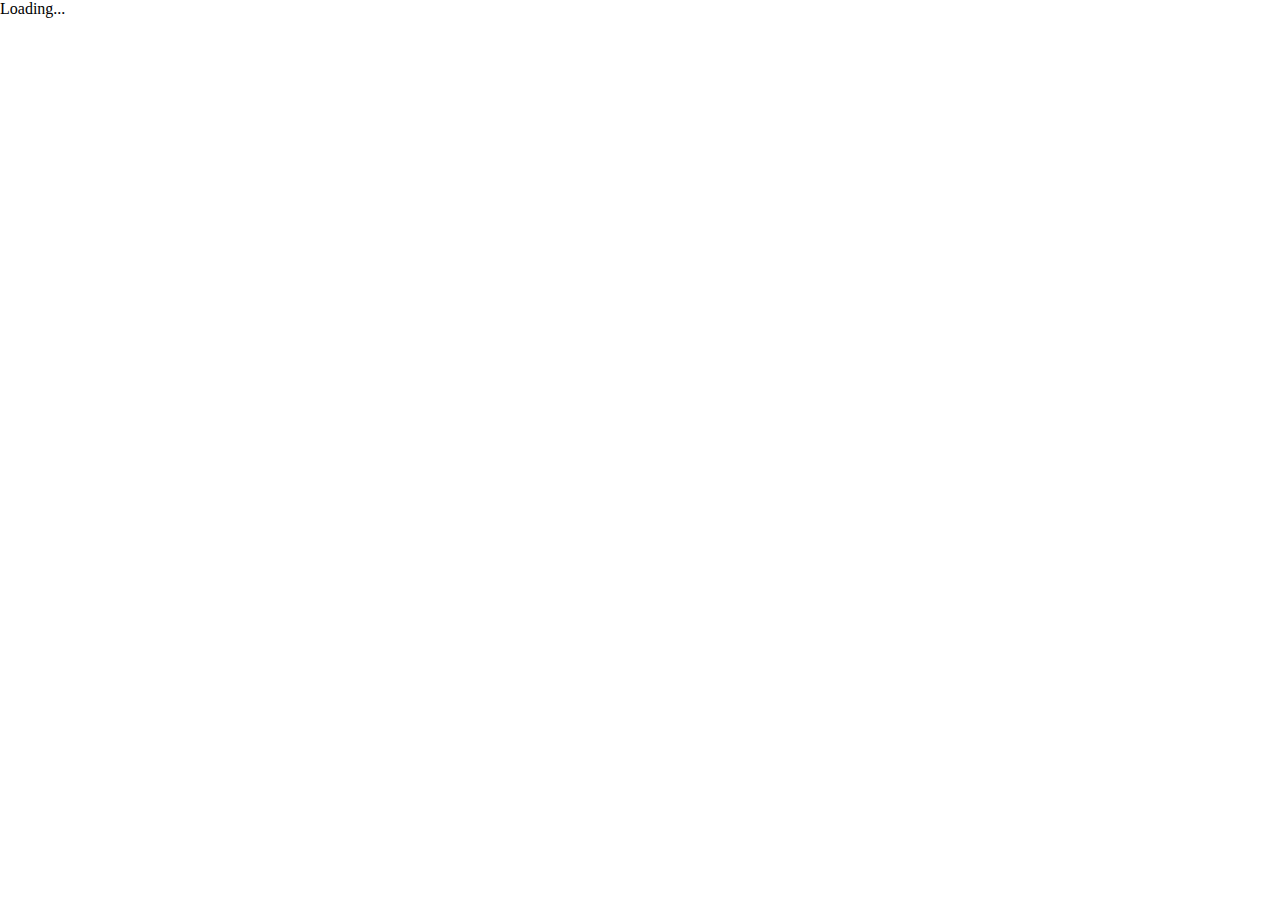
==== docs/index.html @ 8972043f "init" ====
<!DOCTYPE html>
<html lang="ja">
  <head>
    <meta charset="UTF-8" />
    <meta name="viewport" content="width=device-width, initial-scale=1.0" />
    <title>intera11</title>
    <script type="module" crossorigin src="./assets/index.354e8891.js"></script>
    <link rel="stylesheet" href="./assets/index.d6375b60.css">
  </head>
  <body>
    
  </body>
</html>
---- docs/assets/index.d6375b60.css ----
body{padding:0;margin:0;overflow:hidden}p{margin:0}li{list-style:none}canvas{background-image:linear-gradient(0deg,transparent calc(100% - 1px),#f0f0f0 calc(100% - 1px)),linear-gradient(90deg,transparent calc(100% - 1px),#f0f0f0 calc(100% - 1px));background-size:16px 16px;background-repeat:repeat;background-position:center center}
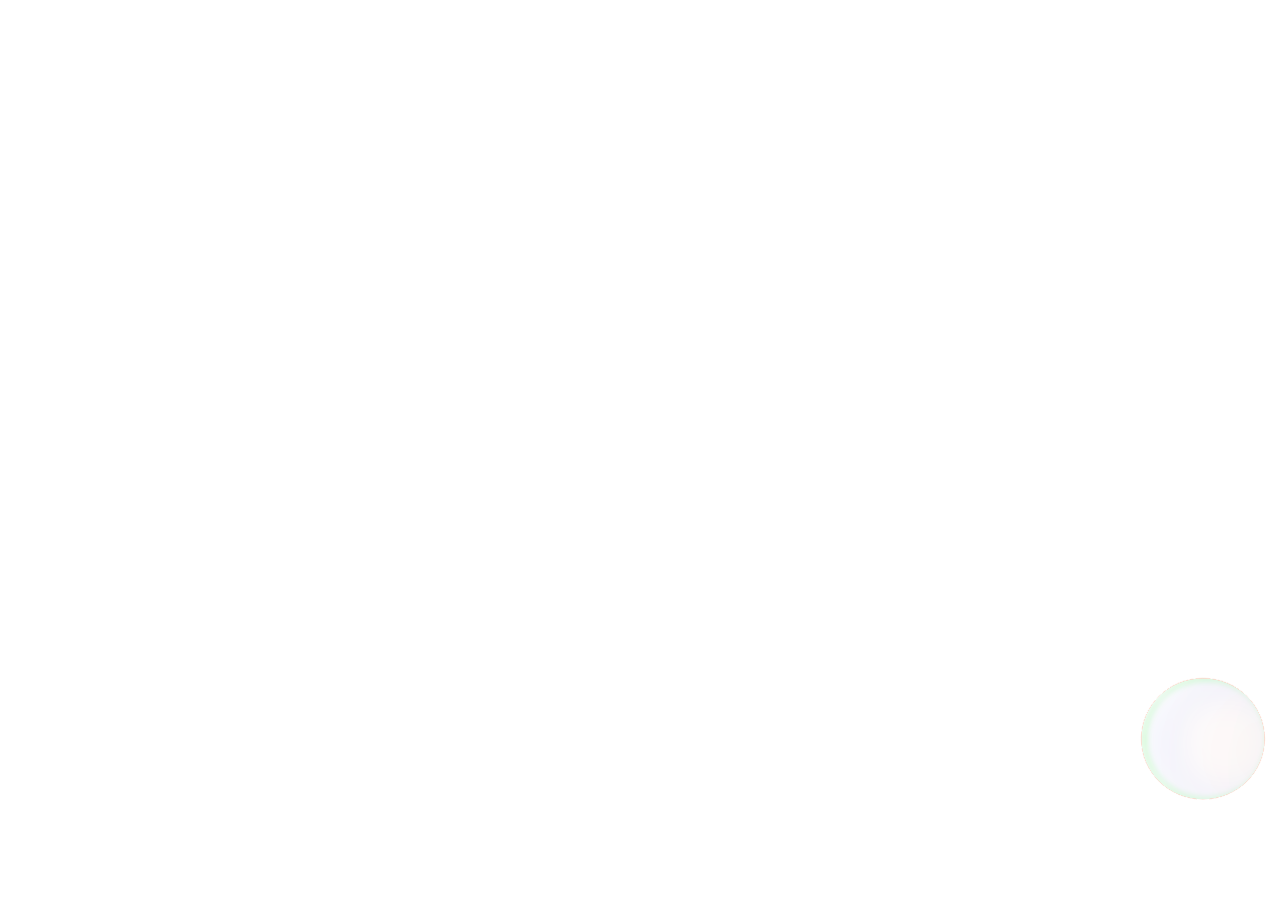
==== commit b416d615: "modified" ====
--- a/docs/index.html
+++ b/docs/index.html
@@ -3,9 +3,9 @@
   <head>
     <meta charset="UTF-8" />
     <meta name="viewport" content="width=device-width, initial-scale=1.0" />
-    <title>intera11</title>
-    <script type="module" crossorigin src="./assets/index.354e8891.js"></script>
-    <link rel="stylesheet" href="./assets/index.d6375b60.css">
+    <title>intera12</title>
+    <script type="module" crossorigin src="./assets/index.a78dff5f.js"></script>
+    <link rel="stylesheet" href="./assets/index.5f9bd585.css">
   </head>
   <body>
     
--- a/docs/assets/index.5f9bd585.css
+++ b/docs/assets/index.5f9bd585.css
@@ -0,0 +1 @@
+body{padding:0;margin:0;overflow:hidden}p{margin:0}li{list-style:none}
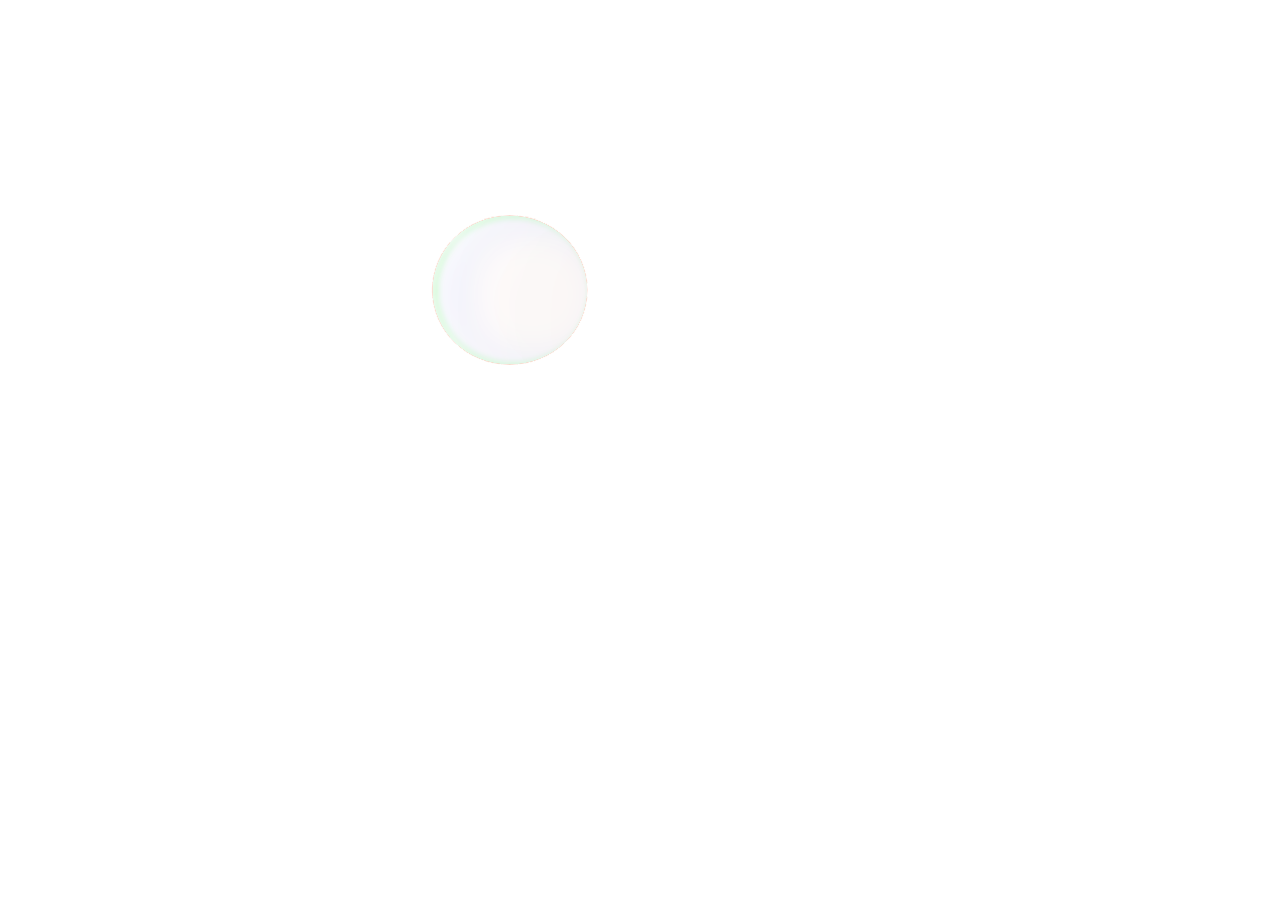
==== commit 8e13a844: "modified" ====
--- a/docs/index.html
+++ b/docs/index.html
@@ -4,7 +4,7 @@
     <meta charset="UTF-8" />
     <meta name="viewport" content="width=device-width, initial-scale=1.0" />
     <title>intera12</title>
-    <script type="module" crossorigin src="./assets/index.a78dff5f.js"></script>
+    <script type="module" crossorigin src="./assets/index.e9bd4c1d.js"></script>
     <link rel="stylesheet" href="./assets/index.5f9bd585.css">
   </head>
   <body>
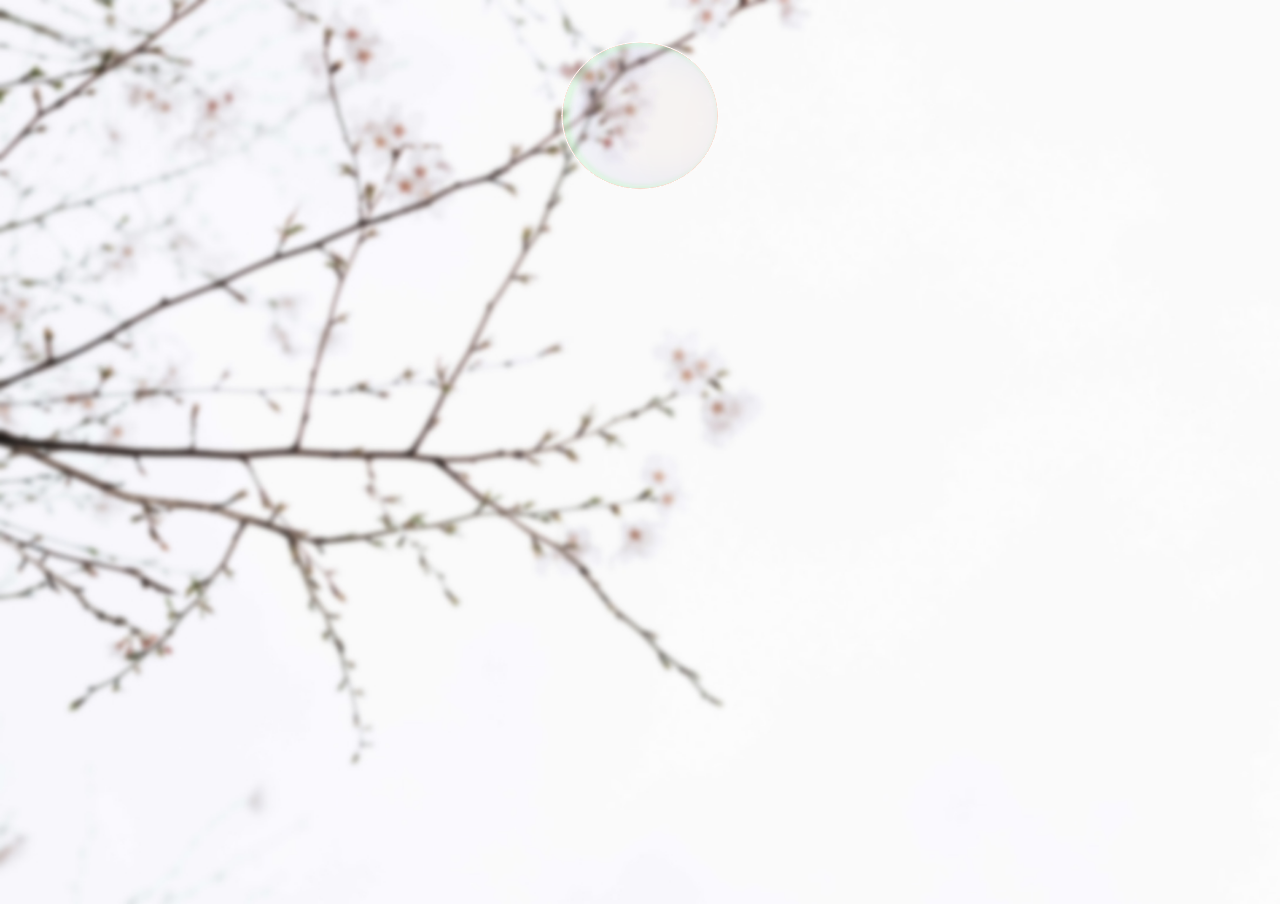
==== commit be32342d: "modified" ====
--- a/docs/index.html
+++ b/docs/index.html
@@ -5,7 +5,7 @@
     <meta name="viewport" content="width=device-width, initial-scale=1.0" />
     <title>intera12</title>
     <script type="module" crossorigin src="./assets/index.e9bd4c1d.js"></script>
-    <link rel="stylesheet" href="./assets/index.5f9bd585.css">
+    <link rel="stylesheet" href="./assets/index.05f14be6.css">
   </head>
   <body>
     
--- a/docs/assets/index.05f14be6.css
+++ b/docs/assets/index.05f14be6.css
@@ -0,0 +1 @@
+body{padding:0;margin:0;overflow:hidden;background-image:url(../assets/img/bg.jpg);background-size:cover;background-repeat:no-repeat}p{margin:0}li{list-style:none}
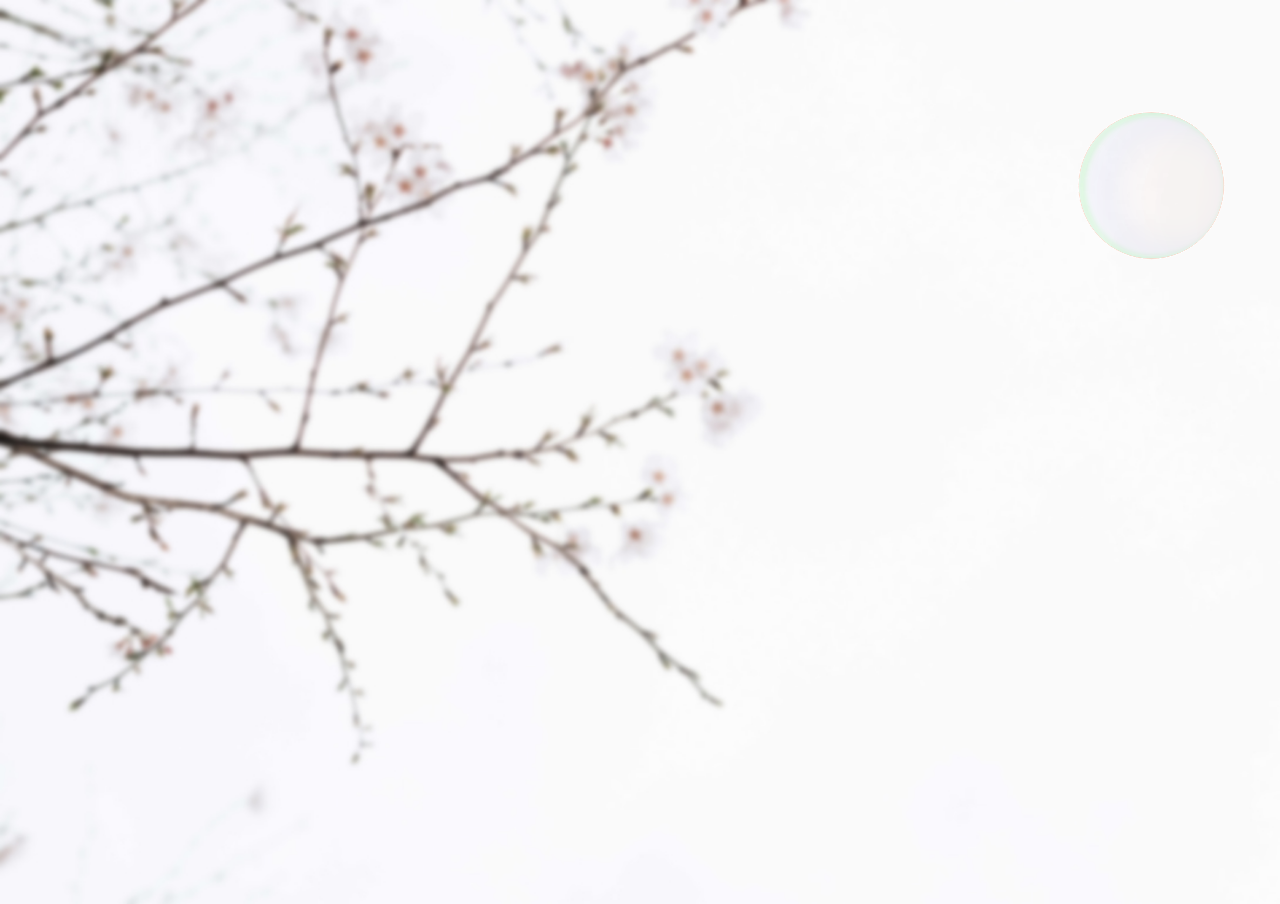
==== commit ebbe1862: "modified" ====
--- a/docs/index.html
+++ b/docs/index.html
@@ -4,7 +4,7 @@
     <meta charset="UTF-8" />
     <meta name="viewport" content="width=device-width, initial-scale=1.0" />
     <title>intera12</title>
-    <script type="module" crossorigin src="./assets/index.e9bd4c1d.js"></script>
+    <script type="module" crossorigin src="./assets/index.bd9008e8.js"></script>
     <link rel="stylesheet" href="./assets/index.05f14be6.css">
   </head>
   <body>
